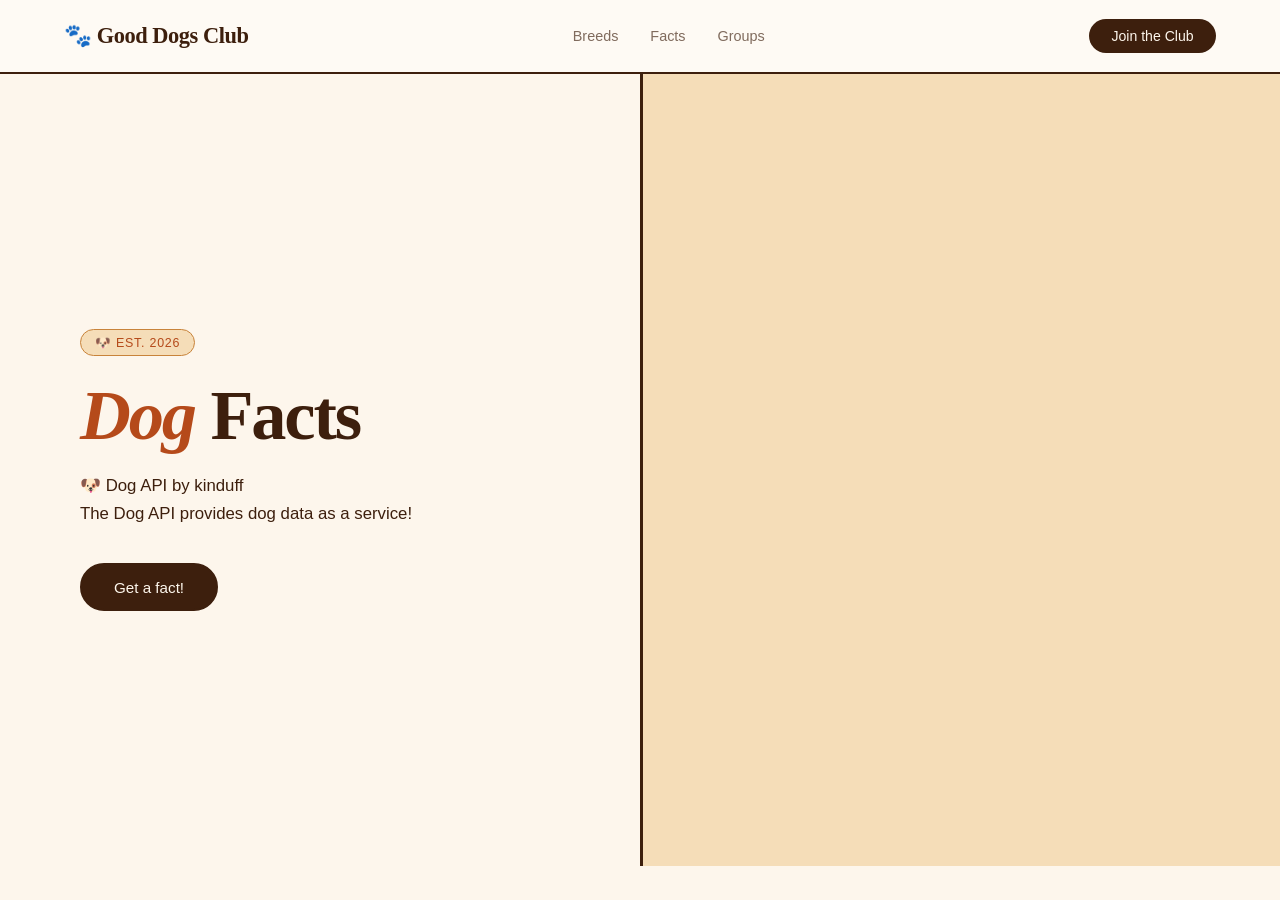
==== dogfacts.html @ b74bbe51 "dogs" ====
<!doctype html>
<html lang="en">
  <head>
    <meta charset="UTF-8" />
    <meta name="viewport" content="width=device-width, initial-scale=1.0" />
    <link rel="stylesheet" href="css/index.css" />
    <title>Dog Facts</title>
  </head>
  <body>
    <nav>
      <a class="nav-logo" href="#">🐾 Good Dogs Club</a>
      <ul class="nav-links">
        <li><a href="#breeds">Breeds</a></li>
        <li><a href="dogfacts.html">Facts</a></li>
        <li><a href="#">Groups</a></li>
      </ul>
      <button class="nav-btn">Join the Club</button>
    </nav>
    <section class="hero">
      <div class="hero-left">
        <div class="hero-tag">🐶 Est. 2026</div>
        <h1 class="hero-h1"><em>Dog</em> Facts</h1>
        <p class="hero-sub">
          🐶 Dog API by kinduff <br />
          The Dog API provides dog data as a service!
        </p>
        <div class="hero-actions">
          <a class="btn-primary" href="#breeds">Get a fact!</a>
        </div>
      </div>

      <div class="hero-right"></div>
    </section>
    <script src="js/dogfacts.js"></script>
  </body>
</html>
---- css/index.css ----
:root {
  --cream: #fdf6ec;
  --brown: #3d1f0d;
  --tan: #c8833a;
  --tan-light: #f5ddb8;
  --rust: #b54a1a;
  --sage: #6b8c6b;
  --sky: #a8c9e8;
  --sky-dark: #3a7bad;
  --warm-white: #fefaf4;
}

*,
*::before,
*::after {
  box-sizing: border-box;
  margin: 0;
  padding: 0;
}

html {
  scroll-behavior: smooth;
}

body {
  background: var(--cream);
  color: var(--brown);
  font-family: "DM Sans", sans-serif;
  overflow-x: hidden;
}

/* NAV */
nav {
  display: flex;
  align-items: center;
  justify-content: space-between;
  padding: 1.2rem 4rem;
  background: var(--warm-white);
  border-bottom: 2px solid var(--brown);
  position: sticky;
  top: 0;
  z-index: 100;
}

.nav-logo {
  font-family: "Fraunces", serif;
  font-size: 1.4rem;
  font-weight: 900;
  letter-spacing: -0.02em;
  color: var(--brown);
  text-decoration: none;
}

.nav-links {
  display: flex;
  gap: 2rem;
  list-style: none;
}
.nav-links a {
  text-decoration: none;
  font-size: 0.9rem;
  font-weight: 500;
  color: var(--brown);
  opacity: 0.65;
  transition: opacity 0.2s;
}
.nav-links a:hover {
  opacity: 1;
}

.nav-btn {
  background: var(--brown);
  color: var(--cream);
  border: none;
  border-radius: 999px;
  padding: 0.55rem 1.4rem;
  font-family: "DM Sans", sans-serif;
  font-size: 0.88rem;
  font-weight: 500;
  cursor: pointer;
  transition: background 0.2s;
}
.nav-btn:hover {
  background: var(--rust);
}

/* HERO */
.hero {
  display: grid;
  grid-template-columns: 1fr 1fr;
  min-height: 88vh;
  overflow: hidden;
}

.hero-left {
  display: flex;
  flex-direction: column;
  justify-content: center;
  padding: 5rem 4rem 5rem 5rem;
  background: var(--cream);
  position: relative;
}

.hero-tag {
  display: inline-flex;
  align-items: center;
  gap: 6px;
  background: var(--tan-light);
  color: var(--rust);
  font-size: 0.78rem;
  font-weight: 500;
  letter-spacing: 0.06em;
  text-transform: uppercase;
  padding: 5px 14px;
  border-radius: 999px;
  border: 1.5px solid var(--tan);
  margin-bottom: 1.5rem;
  width: fit-content;
  animation: fadeUp 0.6s ease both;
}

.hero-h1 {
  font-family: "Fraunces", serif;
  font-size: clamp(3rem, 5.5vw, 5rem);
  font-weight: 900;
  line-height: 1;
  letter-spacing: -0.03em;
  color: var(--brown);
  animation: fadeUp 0.6s 0.1s ease both;
}

.hero-h1 em {
  font-style: italic;
  color: var(--rust);
}

.hero-sub {
  font-size: 1.05rem;
  color: var(--brown);
  opacity: 0.65;
  line-height: 1.65;
  max-width: 400px;
  margin: 1.4rem 0 2.2rem;
  animation: fadeUp 0.6s 0.2s ease both;
}

.hero-actions {
  display: flex;
  gap: 1rem;
  animation: fadeUp 0.6s 0.3s ease both;
}

.btn-primary {
  background: var(--brown);
  color: var(--cream);
  padding: 0.85rem 2rem;
  border-radius: 999px;
  font-size: 0.95rem;
  font-weight: 500;
  border: 2px solid var(--brown);
  cursor: pointer;
  transition:
    background 0.2s,
    transform 0.15s;
  text-decoration: none;
  display: inline-block;
}
.btn-primary:hover {
  background: var(--rust);
  border-color: var(--rust);
  transform: translateY(-2px);
}

.btn-outline {
  background: transparent;
  color: var(--brown);
  padding: 0.85rem 2rem;
  border-radius: 999px;
  font-size: 0.95rem;
  font-weight: 500;
  border: 2px solid var(--brown);
  cursor: pointer;
  transition:
    background 0.2s,
    transform 0.15s;
  text-decoration: none;
  display: inline-block;
}
.btn-outline:hover {
  background: var(--tan-light);
  transform: translateY(-2px);
}

.hero-right {
  background: var(--tan-light);
  border-left: 3px solid var(--brown);
  display: flex;
  align-items: center;
  justify-content: center;
  padding: 3rem;
  position: relative;
  overflow: hidden;
}

.hero-scene {
  width: 100%;
  max-width: 480px;
  animation: floatUp 3s ease-in-out infinite;
}

@keyframes floatUp {
  0%,
  100% {
    transform: translateY(0);
  }
  50% {
    transform: translateY(-12px);
  }
}

/* paw prints scattered */
.paw-bg {
  position: absolute;
  opacity: 0.12;
  pointer-events: none;
}

/* MARQUEE */
.marquee-bar {
  background: var(--brown);
  color: var(--cream);
  padding: 0.85rem 0;
  overflow: hidden;
  white-space: nowrap;
  font-family: "Fraunces", serif;
  font-size: 1rem;
  font-style: italic;
}

.marquee-inner {
  display: inline-block;
  animation: marquee 18s linear infinite;
}

.marquee-inner span {
  margin: 0 1.5rem;
}
.marquee-sep {
  color: var(--tan);
}

@keyframes marquee {
  from {
    transform: translateX(0);
  }
  to {
    transform: translateX(-50%);
  }
}

/* BREEDS SECTION */
.breeds {
  padding: 6rem 5rem;
  background: var(--warm-white);
  border-top: 2px solid var(--brown);
}

.section-header {
  display: flex;
  align-items: flex-end;
  justify-content: space-between;
  margin-bottom: 3rem;
}

.section-title {
  font-family: "Fraunces", serif;
  font-size: clamp(2rem, 3.5vw, 3rem);
  font-weight: 900;
  line-height: 1.1;
  letter-spacing: -0.02em;
}

.section-title em {
  font-style: italic;
  color: var(--rust);
}

.breed-grid {
  display: grid;
  grid-template-columns: repeat(3, 1fr);
  gap: 20px;
}

.breed-card {
  background: var(--cream);
  border: 2px solid var(--brown);
  border-radius: 20px;
  overflow: hidden;
  cursor: pointer;
  transition:
    transform 0.2s,
    box-shadow 0.2s;
}

.breed-card:hover {
  transform: translateY(-6px);
  box-shadow: 6px 8px 0 var(--brown);
}

.breed-illo {
  background: var(--tan-light);
  display: flex;
  align-items: center;
  justify-content: center;
  padding: 2rem 1.5rem 1rem;
  border-bottom: 2px solid var(--brown);
}

.breed-illo svg {
  width: 140px;
  height: 140px;
}

.breed-info {
  padding: 1.2rem 1.4rem;
}
.breed-name {
  font-family: "Fraunces", serif;
  font-size: 1.25rem;
  font-weight: 700;
  margin-bottom: 0.3rem;
}
.breed-desc {
  font-size: 0.85rem;
  opacity: 0.65;
  line-height: 1.5;
}
.breed-tags {
  display: flex;
  gap: 6px;
  margin-top: 0.8rem;
  flex-wrap: wrap;
}
.breed-tag {
  font-size: 0.72rem;
  font-weight: 500;
  padding: 3px 10px;
  border-radius: 999px;
  border: 1.5px solid var(--brown);
  opacity: 0.7;
}

/* QUOTE SECTION */
.quote-section {
  background: var(--brown);
  color: var(--cream);
  padding: 5rem;
  text-align: center;
  border-top: 2px solid var(--brown);
}

.big-quote {
  font-family: "Fraunces", serif;
  font-size: clamp(2rem, 4vw, 3.2rem);
  font-style: italic;
  font-weight: 700;
  line-height: 1.25;
  max-width: 800px;
  margin: 0 auto 1rem;
  opacity: 0.95;
}

.quote-attr {
  opacity: 0.5;
  font-size: 0.9rem;
}

.quote-dogs {
  display: flex;
  justify-content: center;
  gap: 2rem;
  margin-top: 3rem;
}

/* FOOTER */
footer {
  background: var(--cream);
  border-top: 2px solid var(--brown);
  padding: 2rem 5rem;
  display: flex;
  align-items: center;
  justify-content: space-between;
  font-size: 0.85rem;
  opacity: 0.7;
}

@keyframes fadeUp {
  from {
    opacity: 0;
    transform: translateY(20px);
  }
  to {
    opacity: 1;
    transform: translateY(0);
  }
}

@media (max-width: 900px) {
  nav {
    padding: 1rem 1.5rem;
  }
  .hero {
    grid-template-columns: 1fr;
    min-height: auto;
  }
  .hero-left {
    padding: 3rem 1.5rem;
  }
  .hero-right {
    min-height: 360px;
    padding: 2rem;
  }
  .breeds {
    padding: 3rem 1.5rem;
  }
  .breed-grid {
    grid-template-columns: 1fr;
  }
  .quote-section {
    padding: 3rem 1.5rem;
  }
  footer {
    padding: 1.5rem;
    flex-direction: column;
    gap: 0.5rem;
    text-align: center;
  }
}
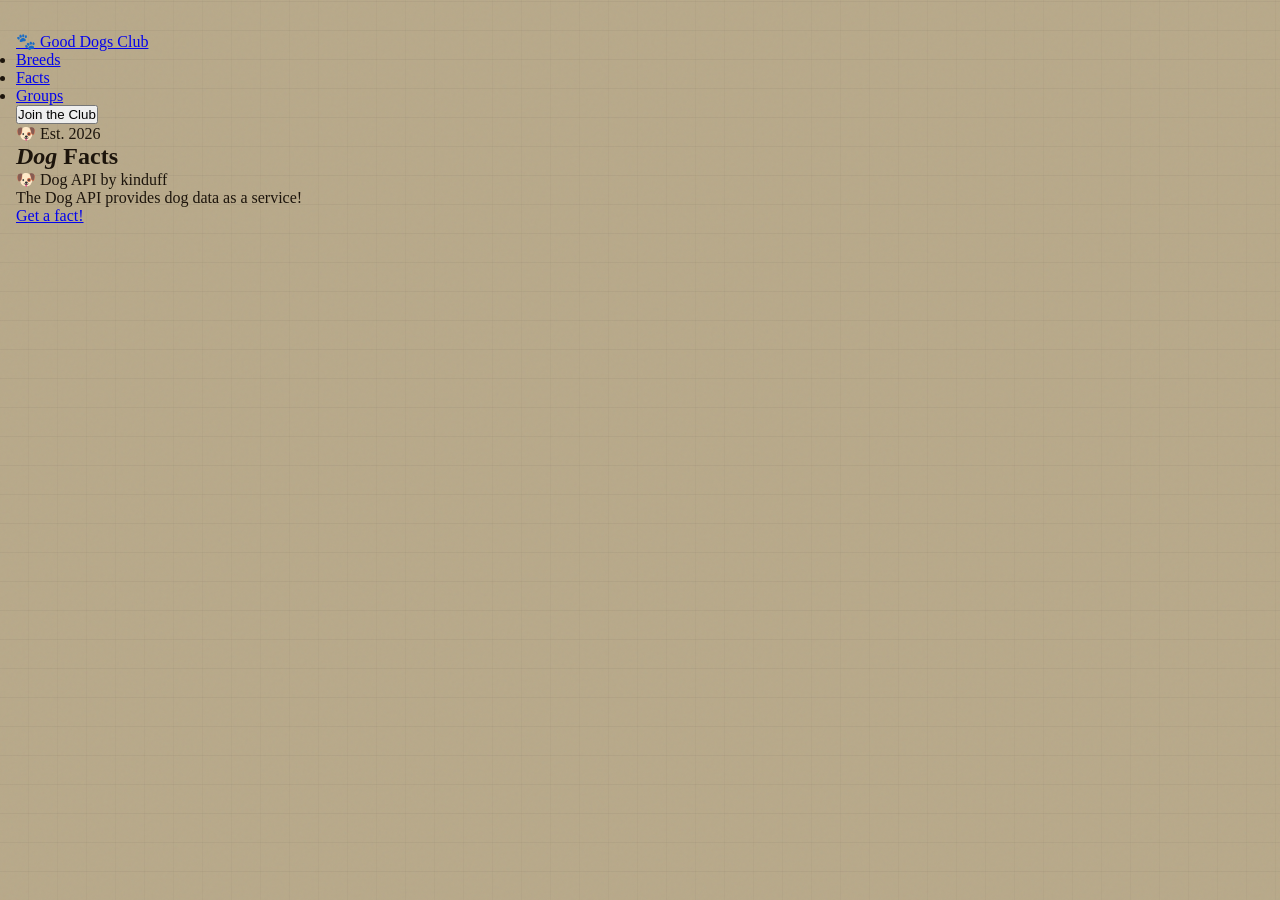
==== commit 296cf350: "jokes" ====
--- a/dogfacts.html
+++ b/dogfacts.html
@@ -10,9 +10,9 @@
     <nav>
       <a class="nav-logo" href="#">🐾 Good Dogs Club</a>
       <ul class="nav-links">
-        <li><a href="#breeds">Breeds</a></li>
+        <li><a href="dogbreeds.html">Breeds</a></li>
         <li><a href="dogfacts.html">Facts</a></li>
-        <li><a href="#">Groups</a></li>
+        <li><a href="doggroups.html">Groups</a></li>
       </ul>
       <button class="nav-btn">Join the Club</button>
     </nav>
@@ -25,7 +25,7 @@
           The Dog API provides dog data as a service!
         </p>
         <div class="hero-actions">
-          <a class="btn-primary" href="#breeds">Get a fact!</a>
+          <a class="btn-primary" id="factButton" href="#breeds">Get a fact!</a>
         </div>
       </div>
 
--- a/css/index.css
+++ b/css/index.css
@@ -1,13 +1,13 @@
+/* ── PAPER TEXTURE & BASE ── */
 :root {
-  --cream: #fdf6ec;
-  --brown: #3d1f0d;
-  --tan: #c8833a;
-  --tan-light: #f5ddb8;
-  --rust: #b54a1a;
-  --sage: #6b8c6b;
-  --sky: #a8c9e8;
-  --sky-dark: #3a7bad;
-  --warm-white: #fefaf4;
+  --ink: #1a1209;
+  --ink-faded: #3d3020;
+  --paper: #f2e8d0;
+  --paper-dark: #e8dbbf;
+  --paper-aged: #d9cba8;
+  --red: #8b1a1a;
+  --gold: #8b6914;
+  --rule: #2a1f10;
 }
 
 *,
@@ -23,414 +23,634 @@
 }
 
 body {
-  background: var(--cream);
-  color: var(--brown);
-  font-family: "DM Sans", sans-serif;
-  overflow-x: hidden;
-}
-
-/* NAV */
-nav {
+  background: #b8a98a;
+  background-image:
+    repeating-linear-gradient(
+      0deg,
+      transparent,
+      transparent 28px,
+      rgba(0, 0, 0, 0.04) 28px,
+      rgba(0, 0, 0, 0.04) 29px
+    ),
+    repeating-linear-gradient(
+      90deg,
+      transparent,
+      transparent 28px,
+      rgba(0, 0, 0, 0.025) 28px,
+      rgba(0, 0, 0, 0.025) 29px
+    );
+  min-height: 100vh;
+  padding: 2rem 1rem 4rem;
+  font-family: "IM Fell English", serif;
+  color: var(--ink);
+}
+
+/* grain overlay */
+body::before {
+  content: "";
+  position: fixed;
+  inset: 0;
+  pointer-events: none;
+  z-index: 9999;
+  background-image: url("data:image/svg+xml,%3Csvg viewBox='0 0 256 256' xmlns='http://www.w3.org/2000/svg'%3E%3Cfilter id='n'%3E%3CfeTurbulence type='fractalNoise' baseFrequency='0.9' numOctaves='4' stitchTiles='stitch'/%3E%3C/filter%3E%3Crect width='100%25' height='100%25' filter='url(%23n)' opacity='0.08'/%3E%3C/svg%3E");
+  opacity: 0.45;
+}
+
+/* ── NEWSPAPER SHEET ── */
+.newspaper {
+  max-width: 980px;
+  margin: 0 auto;
+  background: var(--paper);
+  box-shadow:
+    0 0 0 1px var(--rule),
+    4px 4px 0 1px #8c7a5a,
+    8px 8px 0 1px #6e5e3e,
+    12px 12px 20px rgba(0, 0, 0, 0.45);
+  position: relative;
+}
+
+/* subtle yellowing vignette */
+.newspaper::after {
+  content: "";
+  position: absolute;
+  inset: 0;
+  pointer-events: none;
+  background: radial-gradient(
+    ellipse at center,
+    transparent 55%,
+    rgba(100, 70, 20, 0.12) 100%
+  );
+}
+
+/* ── MASTHEAD ── */
+.masthead {
+  border-bottom: 3px double var(--rule);
+  padding: 1.2rem 2rem 1rem;
+  text-align: center;
+  position: relative;
+  background: var(--paper);
+}
+
+.masthead-top {
   display: flex;
   align-items: center;
   justify-content: space-between;
-  padding: 1.2rem 4rem;
-  background: var(--warm-white);
-  border-bottom: 2px solid var(--brown);
-  position: sticky;
-  top: 0;
-  z-index: 100;
-}
-
-.nav-logo {
-  font-family: "Fraunces", serif;
-  font-size: 1.4rem;
+  font-family: "Special Elite", cursive;
+  font-size: 0.62rem;
+  letter-spacing: 0.12em;
+  color: var(--ink-faded);
+  text-transform: uppercase;
+  margin-bottom: 0.5rem;
+}
+
+.masthead-rule {
+  border: none;
+  border-top: 1px solid var(--rule);
+  margin: 0.3rem 0;
+}
+.masthead-rule-thick {
+  border: none;
+  border-top: 3px solid var(--rule);
+  margin: 0.35rem 0;
+}
+.masthead-rule-dbl {
+  border: none;
+  border-top: 5px double var(--rule);
+  margin: 0.4rem 0;
+}
+
+.paper-name {
+  font-family: "UnifrakturMaguntia", cursive;
+  font-size: clamp(3.2rem, 8vw, 6rem);
+  line-height: 1;
+  color: var(--ink);
+  letter-spacing: -0.01em;
+  margin: 0.2rem 0;
+}
+
+.paper-tagline {
+  font-family: "Playfair Display", serif;
+  font-style: italic;
+  font-size: 0.78rem;
+  letter-spacing: 0.08em;
+  color: var(--ink-faded);
+  margin-bottom: 0.4rem;
+}
+
+.masthead-bottom {
+  display: flex;
+  align-items: baseline;
+  justify-content: space-between;
+  font-family: "Special Elite", cursive;
+  font-size: 0.6rem;
+  letter-spacing: 0.1em;
+  color: var(--ink-faded);
+  text-transform: uppercase;
+}
+
+.edition-badge {
+  background: var(--ink);
+  color: var(--paper);
+  font-family: "Special Elite", cursive;
+  font-size: 0.58rem;
+  letter-spacing: 0.08em;
+  padding: 2px 8px;
+  text-transform: uppercase;
+}
+
+/* ── SECTION LABELS ── */
+.section-rule {
+  display: flex;
+  align-items: center;
+  gap: 0;
+  padding: 0 2rem;
+}
+.section-rule-line {
+  flex: 1;
+  border-top: 1px solid var(--rule);
+}
+.section-rule-label {
+  font-family: "Special Elite", cursive;
+  font-size: 0.6rem;
+  letter-spacing: 0.2em;
+  text-transform: uppercase;
+  color: var(--paper);
+  background: var(--ink);
+  padding: 2px 10px;
+  white-space: nowrap;
+}
+
+/* ── BANNER HEADLINE ── */
+.banner {
+  padding: 1.4rem 2rem 0.6rem;
+  text-align: center;
+  border-bottom: 3px double var(--rule);
+}
+
+.kicker {
+  font-family: "Special Elite", cursive;
+  font-size: 0.68rem;
+  letter-spacing: 0.2em;
+  text-transform: uppercase;
+  color: var(--red);
+  margin-bottom: 0.4rem;
+}
+
+.banner-hed {
+  font-family: "Playfair Display", serif;
+  font-size: clamp(2rem, 5.5vw, 4.2rem);
   font-weight: 900;
+  line-height: 1.05;
   letter-spacing: -0.02em;
-  color: var(--brown);
-  text-decoration: none;
-}
-
-.nav-links {
-  display: flex;
-  gap: 2rem;
-  list-style: none;
-}
-.nav-links a {
-  text-decoration: none;
-  font-size: 0.9rem;
-  font-weight: 500;
-  color: var(--brown);
-  opacity: 0.65;
-  transition: opacity 0.2s;
-}
-.nav-links a:hover {
-  opacity: 1;
-}
-
-.nav-btn {
-  background: var(--brown);
-  color: var(--cream);
-  border: none;
-  border-radius: 999px;
-  padding: 0.55rem 1.4rem;
-  font-family: "DM Sans", sans-serif;
-  font-size: 0.88rem;
-  font-weight: 500;
-  cursor: pointer;
-  transition: background 0.2s;
-}
-.nav-btn:hover {
-  background: var(--rust);
-}
-
-/* HERO */
-.hero {
+  color: var(--ink);
+}
+
+.banner-hed em {
+  font-style: italic;
+}
+
+.banner-deck {
+  font-family: "Playfair Display", serif;
+  font-style: italic;
+  font-size: 1rem;
+  color: var(--ink-faded);
+  max-width: 580px;
+  margin: 0.6rem auto 0;
+  line-height: 1.5;
+}
+
+/* ── COLUMN LAYOUT ── */
+.columns-3 {
+  display: grid;
+  grid-template-columns: 1fr 1fr 1fr;
+  border-bottom: 2px solid var(--rule);
+}
+
+.columns-2 {
+  display: grid;
+  grid-template-columns: 1.4fr 1fr;
+  border-bottom: 2px solid var(--rule);
+}
+
+.columns-2-sym {
   display: grid;
   grid-template-columns: 1fr 1fr;
-  min-height: 88vh;
-  overflow: hidden;
-}
-
-.hero-left {
-  display: flex;
-  flex-direction: column;
-  justify-content: center;
-  padding: 5rem 4rem 5rem 5rem;
-  background: var(--cream);
+  border-bottom: 2px solid var(--rule);
+}
+
+.col {
+  padding: 1.2rem 1.6rem;
+  border-right: 1px solid var(--rule);
+}
+.col:last-child {
+  border-right: none;
+}
+
+/* ── TYPOGRAPHY ── */
+.col-hed {
+  font-family: "Playfair Display", serif;
+  font-weight: 900;
+  font-size: 1.4rem;
+  line-height: 1.2;
+  color: var(--ink);
+  margin-bottom: 0.5rem;
+  text-align: center;
+}
+
+.col-hed em {
+  font-style: italic;
+}
+
+.byline {
+  font-family: "Special Elite", cursive;
+  font-size: 0.58rem;
+  letter-spacing: 0.12em;
+  text-transform: uppercase;
+  color: var(--ink-faded);
+  text-align: center;
+  margin-bottom: 0.8rem;
+}
+
+.col-body {
+  font-family: "IM Fell English", serif;
+  font-size: 0.88rem;
+  line-height: 1.65;
+  color: var(--ink);
+  text-align: center;
+  hyphens: auto;
+}
+
+.col-body p + p {
+  margin-top: 0.7rem;
+  text-indent: 1.2em;
+}
+
+.drop-cap::first-letter {
+  font-family: "UnifrakturMaguntia", cursive;
+  font-size: 4.2rem;
+  line-height: 0.78;
+  float: left;
+  margin-right: 5px;
+  margin-top: 4px;
+  color: var(--ink);
+}
+
+/* ── JOKE BOXES ── */
+.joke-box {
+  border: 1.5px solid var(--rule);
+  margin: 0.8rem 0;
+  padding: 0.8rem 1rem;
+  background: var(--paper-dark);
   position: relative;
 }
 
-.hero-tag {
-  display: inline-flex;
-  align-items: center;
-  gap: 6px;
-  background: var(--tan-light);
-  color: var(--rust);
+.joke-box::before {
+  content: attr(data-num);
+  font-family: "UnifrakturMaguntia", cursive;
+  font-size: 1.6rem;
+  color: var(--paper-aged);
+  position: absolute;
+  top: 4px;
+  left: 8px;
+  line-height: 1;
+}
+
+.joke-q {
+  font-family: "Playfair Display", serif;
+  font-weight: 700;
+  font-style: italic;
+  font-size: 0.88rem;
+  line-height: 1.4;
+  color: var(--ink);
+  padding-left: 1.4rem;
+  margin-bottom: 0.5rem;
+}
+
+.joke-divider {
+  border: none;
+  border-top: 1px dashed var(--rule);
+  margin: 0.5rem 0;
+  opacity: 0.4;
+}
+
+.joke-a {
+  font-family: "IM Fell English", serif;
+  font-size: 0.86rem;
+  line-height: 1.4;
+  color: var(--red);
+  padding-left: 1.4rem;
+  cursor: pointer;
+  user-select: none;
+  position: relative;
+}
+
+.joke-a::before {
+  content: "▸ Reveal Answer";
+  font-family: "Special Elite", cursive;
+  font-size: 0.6rem;
+  letter-spacing: 0.1em;
+  text-transform: uppercase;
+  color: var(--gold);
+  display: block;
+  margin-bottom: 2px;
+}
+
+.joke-a.revealed::before {
+  content: "Answer:";
+  color: var(--ink-faded);
+}
+.joke-a .answer-text {
+  display: none;
+}
+.joke-a.revealed .answer-text {
+  display: block;
+}
+.joke-a .reveal-hint {
+  font-style: italic;
+  opacity: 0.7;
+  font-size: 0.8rem;
+}
+.joke-a.revealed .reveal-hint {
+  display: none;
+}
+
+/* ── ILLUSTRATION BOX ── */
+.illo-box {
+  border: 1.5px solid var(--rule);
+  padding: 1rem;
+  text-align: center;
+  background: var(--paper-dark);
+  margin: 0.8rem 0;
+}
+
+.illo-caption {
+  font-family: "Special Elite", cursive;
+  font-size: 0.6rem;
+  letter-spacing: 0.08em;
+  text-transform: uppercase;
+  color: var(--ink-faded);
+  margin-top: 0.5rem;
+}
+
+/* ── PULL QUOTE ── */
+.pullquote {
+  border-top: 3px solid var(--rule);
+  border-bottom: 3px solid var(--rule);
+  padding: 0.8rem 1.2rem;
+  margin: 1rem 0;
+  text-align: center;
+}
+
+.pullquote p {
+  font-family: "Playfair Display", serif;
+  font-style: italic;
+  font-size: 1.1rem;
+  line-height: 1.4;
+  color: var(--ink);
+}
+
+.pullquote cite {
+  font-family: "Special Elite", cursive;
+  font-size: 0.6rem;
+  letter-spacing: 0.1em;
+  text-transform: uppercase;
+  color: var(--ink-faded);
+  display: block;
+  margin-top: 0.4rem;
+}
+
+/* ── AD BOX ── */
+.ad-box {
+  border: 3px double var(--rule);
+  padding: 1rem;
+  text-align: center;
+  background: var(--paper-aged);
+  margin: 0.8rem 0;
+  position: relative;
+}
+
+.ad-box::before {
+  content: "— Advertisement —";
+  font-family: "Special Elite", cursive;
+  font-size: 0.52rem;
+  letter-spacing: 0.15em;
+  text-transform: uppercase;
+  color: var(--ink-faded);
+  display: block;
+  margin-bottom: 0.6rem;
+  opacity: 0.6;
+}
+
+.ad-hed {
+  font-family: "UnifrakturMaguntia", cursive;
+  font-size: 1.8rem;
+  color: var(--ink);
+  line-height: 1;
+  margin-bottom: 0.3rem;
+}
+
+.ad-copy {
+  font-family: "IM Fell English", serif;
+  font-style: italic;
   font-size: 0.78rem;
-  font-weight: 500;
-  letter-spacing: 0.06em;
-  text-transform: uppercase;
-  padding: 5px 14px;
-  border-radius: 999px;
-  border: 1.5px solid var(--tan);
-  margin-bottom: 1.5rem;
-  width: fit-content;
-  animation: fadeUp 0.6s ease both;
-}
-
-.hero-h1 {
-  font-family: "Fraunces", serif;
-  font-size: clamp(3rem, 5.5vw, 5rem);
-  font-weight: 900;
-  line-height: 1;
-  letter-spacing: -0.03em;
-  color: var(--brown);
-  animation: fadeUp 0.6s 0.1s ease both;
-}
-
-.hero-h1 em {
-  font-style: italic;
-  color: var(--rust);
-}
-
-.hero-sub {
-  font-size: 1.05rem;
-  color: var(--brown);
-  opacity: 0.65;
-  line-height: 1.65;
-  max-width: 400px;
-  margin: 1.4rem 0 2.2rem;
-  animation: fadeUp 0.6s 0.2s ease both;
-}
-
-.hero-actions {
-  display: flex;
-  gap: 1rem;
-  animation: fadeUp 0.6s 0.3s ease both;
-}
-
-.btn-primary {
-  background: var(--brown);
-  color: var(--cream);
-  padding: 0.85rem 2rem;
-  border-radius: 999px;
-  font-size: 0.95rem;
-  font-weight: 500;
-  border: 2px solid var(--brown);
-  cursor: pointer;
-  transition:
-    background 0.2s,
-    transform 0.15s;
-  text-decoration: none;
-  display: inline-block;
-}
-.btn-primary:hover {
-  background: var(--rust);
-  border-color: var(--rust);
-  transform: translateY(-2px);
-}
-
-.btn-outline {
-  background: transparent;
-  color: var(--brown);
-  padding: 0.85rem 2rem;
-  border-radius: 999px;
-  font-size: 0.95rem;
-  font-weight: 500;
-  border: 2px solid var(--brown);
-  cursor: pointer;
-  transition:
-    background 0.2s,
-    transform 0.15s;
-  text-decoration: none;
-  display: inline-block;
-}
-.btn-outline:hover {
-  background: var(--tan-light);
-  transform: translateY(-2px);
-}
-
-.hero-right {
-  background: var(--tan-light);
-  border-left: 3px solid var(--brown);
-  display: flex;
-  align-items: center;
-  justify-content: center;
-  padding: 3rem;
-  position: relative;
-  overflow: hidden;
-}
-
-.hero-scene {
+  color: var(--ink-faded);
+  line-height: 1.4;
+}
+
+.ad-tagline {
+  font-family: "Special Elite", cursive;
+  font-size: 0.68rem;
+  letter-spacing: 0.12em;
+  text-transform: uppercase;
+  color: var(--red);
+  margin-top: 0.5rem;
+}
+
+/* ── RATINGS TABLE ── */
+.groaner-table {
   width: 100%;
-  max-width: 480px;
-  animation: floatUp 3s ease-in-out infinite;
-}
-
-@keyframes floatUp {
-  0%,
-  100% {
-    transform: translateY(0);
-  }
-  50% {
-    transform: translateY(-12px);
-  }
-}
-
-/* paw prints scattered */
-.paw-bg {
-  position: absolute;
-  opacity: 0.12;
-  pointer-events: none;
-}
-
-/* MARQUEE */
-.marquee-bar {
-  background: var(--brown);
-  color: var(--cream);
-  padding: 0.85rem 0;
-  overflow: hidden;
-  white-space: nowrap;
-  font-family: "Fraunces", serif;
-  font-size: 1rem;
-  font-style: italic;
-}
-
-.marquee-inner {
-  display: inline-block;
-  animation: marquee 18s linear infinite;
-}
-
-.marquee-inner span {
-  margin: 0 1.5rem;
-}
-.marquee-sep {
-  color: var(--tan);
-}
-
-@keyframes marquee {
-  from {
-    transform: translateX(0);
-  }
-  to {
-    transform: translateX(-50%);
-  }
-}
-
-/* BREEDS SECTION */
-.breeds {
-  padding: 6rem 5rem;
-  background: var(--warm-white);
-  border-top: 2px solid var(--brown);
-}
-
-.section-header {
-  display: flex;
-  align-items: flex-end;
-  justify-content: space-between;
-  margin-bottom: 3rem;
-}
-
-.section-title {
-  font-family: "Fraunces", serif;
-  font-size: clamp(2rem, 3.5vw, 3rem);
-  font-weight: 900;
-  line-height: 1.1;
-  letter-spacing: -0.02em;
-}
-
-.section-title em {
-  font-style: italic;
-  color: var(--rust);
-}
-
-.breed-grid {
-  display: grid;
-  grid-template-columns: repeat(3, 1fr);
-  gap: 20px;
-}
-
-.breed-card {
-  background: var(--cream);
-  border: 2px solid var(--brown);
-  border-radius: 20px;
-  overflow: hidden;
-  cursor: pointer;
-  transition:
-    transform 0.2s,
-    box-shadow 0.2s;
-}
-
-.breed-card:hover {
-  transform: translateY(-6px);
-  box-shadow: 6px 8px 0 var(--brown);
-}
-
-.breed-illo {
-  background: var(--tan-light);
-  display: flex;
-  align-items: center;
-  justify-content: center;
-  padding: 2rem 1.5rem 1rem;
-  border-bottom: 2px solid var(--brown);
-}
-
-.breed-illo svg {
-  width: 140px;
-  height: 140px;
-}
-
-.breed-info {
-  padding: 1.2rem 1.4rem;
-}
-.breed-name {
-  font-family: "Fraunces", serif;
-  font-size: 1.25rem;
-  font-weight: 700;
-  margin-bottom: 0.3rem;
-}
-.breed-desc {
-  font-size: 0.85rem;
-  opacity: 0.65;
-  line-height: 1.5;
-}
-.breed-tags {
-  display: flex;
-  gap: 6px;
-  margin-top: 0.8rem;
-  flex-wrap: wrap;
-}
-.breed-tag {
-  font-size: 0.72rem;
-  font-weight: 500;
-  padding: 3px 10px;
-  border-radius: 999px;
-  border: 1.5px solid var(--brown);
-  opacity: 0.7;
-}
-
-/* QUOTE SECTION */
-.quote-section {
-  background: var(--brown);
-  color: var(--cream);
-  padding: 5rem;
-  text-align: center;
-  border-top: 2px solid var(--brown);
-}
-
-.big-quote {
-  font-family: "Fraunces", serif;
-  font-size: clamp(2rem, 4vw, 3.2rem);
-  font-style: italic;
-  font-weight: 700;
-  line-height: 1.25;
-  max-width: 800px;
-  margin: 0 auto 1rem;
-  opacity: 0.95;
-}
-
-.quote-attr {
-  opacity: 0.5;
+  border-collapse: collapse;
+  font-family: "IM Fell English", serif;
+  font-size: 0.82rem;
+}
+
+.groaner-table th {
+  font-family: "Special Elite", cursive;
+  font-size: 0.6rem;
+  letter-spacing: 0.12em;
+  text-transform: uppercase;
+  border-bottom: 2px solid var(--rule);
+  padding: 0.4rem 0.5rem;
+  text-align: left;
+  color: var(--ink-faded);
+}
+
+.groaner-table td {
+  padding: 0.45rem 0.5rem;
+  border-bottom: 1px solid rgba(42, 31, 16, 0.2);
+  vertical-align: middle;
+  color: var(--ink);
+}
+
+.groaner-table tr:last-child td {
+  border-bottom: none;
+}
+
+.groan-stars {
+  color: var(--gold);
+  letter-spacing: -2px;
   font-size: 0.9rem;
 }
 
-.quote-dogs {
-  display: flex;
-  justify-content: center;
-  gap: 2rem;
-  margin-top: 3rem;
-}
-
-/* FOOTER */
-footer {
-  background: var(--cream);
-  border-top: 2px solid var(--brown);
-  padding: 2rem 5rem;
+.groaner-table td:first-child {
+  font-style: italic;
+}
+
+/* ── FOOTER ── */
+.paper-footer {
+  border-top: 3px double var(--rule);
+  padding: 0.8rem 2rem;
   display: flex;
   align-items: center;
   justify-content: space-between;
-  font-size: 0.85rem;
-  opacity: 0.7;
-}
-
-@keyframes fadeUp {
+  background: var(--paper-dark);
+}
+
+.footer-name {
+  font-family: "UnifrakturMaguntia", cursive;
+  font-size: 1.4rem;
+  color: var(--ink);
+}
+
+.footer-copy {
+  font-family: "Special Elite", cursive;
+  font-size: 0.58rem;
+  letter-spacing: 0.1em;
+  text-transform: uppercase;
+  color: var(--ink-faded);
+  text-align: center;
+  line-height: 1.6;
+}
+
+.footer-slogan {
+  font-family: "IM Fell English", serif;
+  font-style: italic;
+  font-size: 0.72rem;
+  color: var(--ink-faded);
+  text-align: right;
+}
+
+/* ── STAMPS & DECORATIONS ── */
+.stamp {
+  display: inline-block;
+  border: 3px solid var(--red);
+  color: var(--red);
+  font-family: "Special Elite", cursive;
+  font-size: 0.64rem;
+  letter-spacing: 0.14em;
+  text-transform: uppercase;
+  padding: 3px 8px;
+  transform: rotate(-4deg);
+  opacity: 0.75;
+}
+
+.ornament {
+  text-align: center;
+  font-size: 1.1rem;
+  color: var(--gold);
+  letter-spacing: 0.3em;
+  padding: 0.3rem 0;
+}
+
+.ornament-sm {
+  text-align: center;
+  font-size: 0.7rem;
+  color: var(--ink-faded);
+  letter-spacing: 0.6em;
+  padding: 0.2rem 0;
+  opacity: 0.55;
+}
+
+/* ── SUBHEAD ── */
+.subhead {
+  font-family: "Special Elite", cursive;
+  font-size: 0.65rem;
+  letter-spacing: 0.18em;
+  text-transform: uppercase;
+  color: var(--ink);
+  border-top: 1px solid var(--rule);
+  border-bottom: 1px solid var(--rule);
+  padding: 3px 0;
+  margin: 0.7rem 0 0.5rem;
+  text-align: center;
+}
+
+/* ── CONTEST BOX ── */
+.contest-box {
+  border: 4px double var(--rule);
+  padding: 1.2rem;
+  text-align: center;
+  position: relative;
+  background: var(--paper);
+}
+
+.contest-hed {
+  font-family: "Playfair Display", serif;
+  font-size: 1.1rem;
+  font-weight: 900;
+  letter-spacing: -0.01em;
+  margin-bottom: 0.5rem;
+}
+
+.contest-body {
+  font-family: "IM Fell English", serif;
+  font-size: 0.82rem;
+  line-height: 1.55;
+  font-style: italic;
+  color: var(--ink-faded);
+}
+
+/* ── HOVER EFFECT ON JOKES ── */
+.joke-a:hover {
+  cursor: pointer;
+}
+.joke-box:has(.joke-a:not(.revealed)):hover {
+  background: #ece0c4;
+}
+
+/* ── ANIMATIONS ── */
+@keyframes fadeIn {
   from {
     opacity: 0;
-    transform: translateY(20px);
+    transform: translateY(6px);
   }
   to {
     opacity: 1;
     transform: translateY(0);
   }
 }
-
-@media (max-width: 900px) {
-  nav {
-    padding: 1rem 1.5rem;
-  }
-  .hero {
-    grid-template-columns: 1fr;
-    min-height: auto;
-  }
-  .hero-left {
-    padding: 3rem 1.5rem;
-  }
-  .hero-right {
-    min-height: 360px;
-    padding: 2rem;
-  }
-  .breeds {
-    padding: 3rem 1.5rem;
-  }
-  .breed-grid {
+.answer-text {
+  animation: fadeIn 0.3s ease;
+}
+
+/* ── RESPONSIVE ── */
+@media (max-width: 700px) {
+  .columns-3,
+  .columns-2,
+  .columns-2-sym {
     grid-template-columns: 1fr;
   }
-  .quote-section {
-    padding: 3rem 1.5rem;
+  .col {
+    border-right: none;
+    border-bottom: 1px solid var(--rule);
   }
-  footer {
-    padding: 1.5rem;
+  .col:last-child {
+    border-bottom: none;
+  }
+  .paper-name {
+    font-size: 3rem;
+  }
+  .paper-footer {
     flex-direction: column;
     gap: 0.5rem;
     text-align: center;
